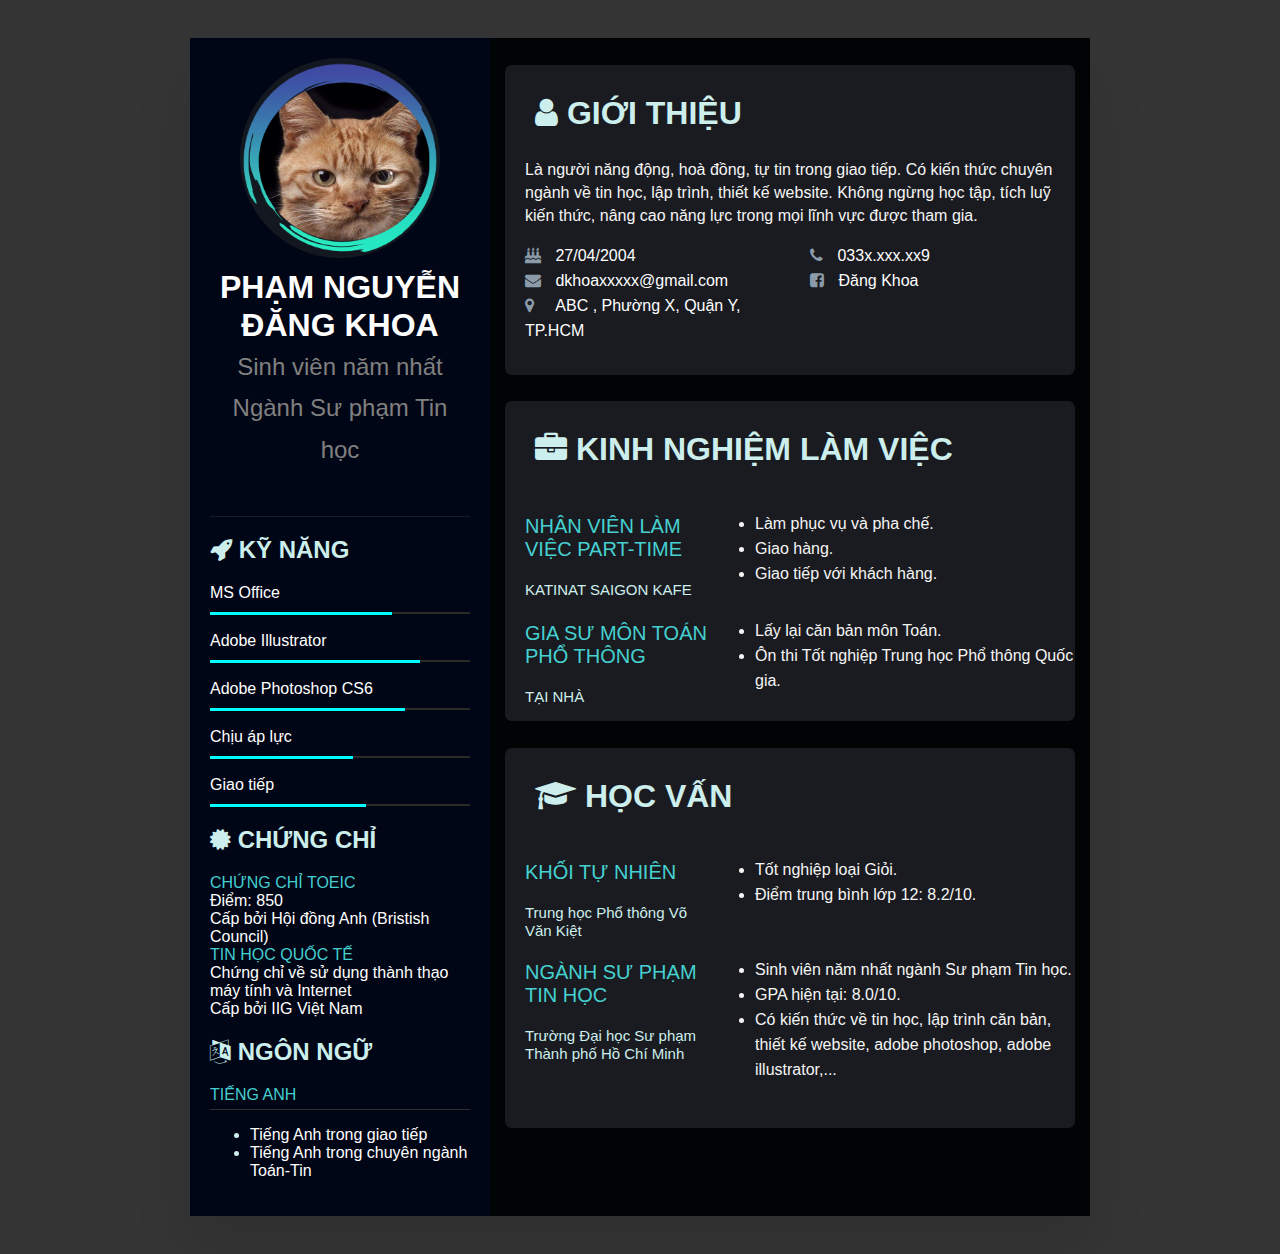
==== index.html @ f89db1c1 "First commit" ====
<!DOCTYPE html>
<html lang="en">
<head>
    <meta charset="UTF-8">
    <meta http-equiv="X-UA-Compatible" content="IE=edge">
    <meta name="viewport" content="width=device-width, initial-scale=1.0">
    <link rel="stylesheet" href="style.css">
    <link rel="stylesheet" href="https://cdnjs.cloudflare.com/ajax/libs/font-awesome/4.7.0/css/font-awesome.css" integrity="sha512-5A8nwdMOWrSz20fDsjczgUidUBR8liPYU+WymTZP1lmY9G6Oc7HlZv156XqnsgNUzTyMefFTcsFH/tnJE/+xBg==" crossorigin="anonymous" referrerpolicy="no-referrer" />
    <title>CV của Đăng Khoa </title>
</head>
<body> 
    <div class="container">
        <div class="left">
            <div class="profile">
                <div class="img">
                    <img src="avt.png" alt="Profile Avatar">
                </div>
                <h2 style="font-family:'Gill Sans', 'Gill Sans MT', Calibri, 'Trebuchet MS', sans-serif">Phạm Nguyễn Đăng Khoa<br>
                    <span>Sinh viên năm nhất</span>
                    <br>
                    <span>Ngành Sư phạm Tin học</span>
                </h2>
            </div>
            <div class="skill">
                <h2><i class="fa fa-rocket" aria-hidden="true"></i> KỸ NĂNG</h2>
                <div class="skills">
                    <span class="text">MS Office</span>
                    <span class="percent">
                        <div style="width : 70%;"></div>
                    </span>
                    <br>
                    <span class="text">Adobe Illustrator</span>
                    <span class="percent">
                        <div style="width : 80.75%;"></div>
                    </span>
                    <br>
                    <span class="text">Adobe Photoshop CS6</span>
                    <span class="percent">
                        <div style="width : 75%;"></div>
                    </span>
                    <br>
                    <span class="text">Chịu áp lực</span>
                    <span class="percent">
                        <div style="width : 55%;"></div>
                    </span>
                    <br>
                    <span class="text">Giao tiếp</span>
                    <span class="percent">
                        <div style="width : 60%;"></div>
                    </span>
                </div>
            </div>
            <div class="certificate">
                <h2><i class="fa fa-certificate" aria-hidden="true"></i> CHỨNG CHỈ</h2>
                <div class="certificates">
                    <span class="text1">CHỨNG CHỈ TOEIC</span>
                    <br>
                    <span class="text2">Điểm: 850</span>
                    <br>
                    <span class="text2">Cấp bởi Hội đồng Anh (Bristish Council)</span>
                    <br>
                    <span class="text1">TIN HỌC QUỐC TẾ</span>
                    <br>
                    <span class="text2">Chứng chỉ về sử dụng thành thạo máy tính và Internet</span>
                    <br>
                    <span class="text2">Cấp bởi IIG Việt Nam</span>
                </div>
            </div>
            <div class="lang">
                <h2><i class="fa fa-language" aria-hidden="true"></i> NGÔN NGỮ</h2>
                <div class="langs">
                    <span class="text1">TIẾNG ANH</span>
                    <span class="percent">
                        <div style="width:100%"></div>
                    </span>
                    <ul>
                        <li><span class="text2">Tiếng Anh trong giao tiếp</span></li>
                        <li><span class="text2">Tiếng Anh trong chuyên ngành Toán-Tin</span></li>
                    </ul>
                </div>
            </div>
        </div>
        <div class="right">
            <div class="info">
                <h2><i class="fa fa-user" aria-hidden="true"></i> GIỚI THIỆU</h2>
                <p>Là người năng động, hoà đồng, tự tin trong giao
                    tiếp. Có kiến thức chuyên ngành về tin học, lập trình, thiết kế website.
                    Không ngừng học tập, tích luỹ kiến thức, nâng cao năng lực trong mọi lĩnh
                    vực được tham gia.</p>
                <div class="contact">
                    <div class="contact1">
                        <span class="icon"><i class="fa fa-birthday-cake" aria-hidden="true"></i></span>
                        <span class="text">27/04/2004</span>
                        <br>
                        <span class="icon"><i class="fa fa-envelope" aria-hidden="true"></i></span>
                        <span class="text">dkhoaxxxxx@gmail.com</span>
                        <br>
                        <span class="icon1"><i class="fa fa-map-marker" aria-hidden="true"></i></span>
                        <span class="text">ABC , Phường X, Quận Y, TP.HCM</span>
                    </div>
                    <div class="contact2">
                        <span class="icon"><i class="fa fa-phone" aria-hidden="true"></i></span>
                        <span class="text">033x.xxx.xx9</span>
                        <br>
                        <span class="icon"><i class="fa fa-facebook-square" aria-hidden="true"></i></span>
                        <a href="https://www.facebook.com/dagkhore.274/" target="_blank" style="color:white">Đăng Khoa</a>
                    </div>                   
                </div>
            </div>
            <div class="exp">
                <h2><i class="fa fa-briefcase" aria-hidden="true"></i> KINH NGHIỆM LÀM VIỆC</h2>
                <div class="exp1">
                    <div class="job1">
                        <p>NHÂN VIÊN LÀM VIỆC PART-TIME</p>
                        <span>KATINAT SAIGON KAFE</span>
                    </div>
                    <div class="text1">
                        <ul style="color:whitesmoke">
                            <li>Làm phục vụ và pha chế.</li>
                            <li>Giao hàng.</li>
                            <li>Giao tiếp với khách hàng.</li>
                        </ul>
                    </div>
                </div>
                <div class="exp2">
                    <div class="job2">
                        <p>GIA SƯ MÔN TOÁN PHỔ THÔNG</p>
                        <span>TẠI NHÀ</span>
                    </div>
                    <div class="text2">
                        <ul style="color:whitesmoke">
                            <li>Lấy lại căn bản môn Toán.</li>
                            <li>Ôn thi Tốt nghiệp Trung học Phổ thông Quốc gia.</li>
                        </ul>
                    </div>
                </div>
            </div>
            <div class="study">
                <h2><i class="fa fa-graduation-cap" aria-hidden="true"></i> HỌC VẤN</h2>
                <div class="highschool">
                    <div class="hs">
                        <p>KHỐI TỰ NHIÊN</p>
                        <span>Trung học Phổ thông Võ Văn Kiệt</span>
                    </div>
                    <div class="text1">
                        <ul style="color:whitesmoke">
                            <li>Tốt nghiệp loại Giỏi.</li>
                            <li>Điểm trung bình lớp 12: 8.2/10.</li>
                        </ul>
                    </div>
                </div>
                <div class="university">
                    <div class="u">
                        <p>NGÀNH SƯ PHẠM TIN HỌC</p>
                        <span>Trường Đại học Sư phạm Thành phố Hồ Chí Minh</span>
                    </div>
                    <div class="text2">
                        <ul style="color:whitesmoke">
                            <li>Sinh viên năm nhất ngành Sư phạm Tin học.</li>
                            <li>GPA hiện tại: 8.0/10.</li>
                            <li>Có kiến thức về tin học, lập trình căn bản, thiết kế website, adobe photoshop, adobe illustrator,...</li>
                        </ul>
                    </div>
                </div>
            </div>
        </div>
    </div>
</body>
</html>
---- style.css ----
body{
    background: rgba(0, 0, 0, 0.792);
    display:flex;
    justify-content:center;
    align-items:center ;
    min-height: 100vh;
}
.container {
    position: relative;
    width: 100%;
    background: #fff;
    max-width: 900px;
    min-height: 100px;
    margin: 30px;
    display: grid;
    grid-template-columns: 1fr 2fr;
    box-shadow: 0 35px 55px rgba(0,0,0,0.1);
    font-family:'Gill Sans', 'Gill Sans MT', Calibri, 'Trebuchet MS', sans-serif;
}
.container .left {
    position: relative;
    background:#010616  ;
    padding: 20px;
    font-family:'Gill Sans', 'Gill Sans MT', Calibri, 'Trebuchet MS', sans-serif;
}
.profile {
    position: relative;
    display: flex;
    flex-direction: column;
    align-items: center;
    padding-bottom: 20px;
    border-bottom: 1px solid rgba(41, 40, 48, 0.645);
    font-family:'Gill Sans', 'Gill Sans MT', Calibri, 'Trebuchet MS', sans-serif;
}
.profile .img {
    position: relative;
    width: 200px;
    height: 200px;
    border-radius: 50%;
    overflow: hidden;
}
.profile .img img {
    position: relative;
    top: 0;
    left: 0;
    width: 100%;
    height: 100%;
    object-fit: cover;
}
.profile h2 {
    color: #fff;
    font-size: 2em;
    margin-top: 10px;
    text-transform: uppercase;
    text-align: center;
    font-weight: 600;
    line-height: 1.2em ;
    font-family:'Gill Sans', 'Gill Sans MT', Calibri, 'Trebuchet MS', sans-serif;
}
.profile h2 span {
    font-size: 0.75em;
    font-weight:300 ;
    color: grey;
    text-transform: none;
}
.skill {
    font-size: 1em;
    font-weight: 90;
    color: rgb(204, 238, 236);
    text-align: left;
    font-family:'Gill Sans', 'Gill Sans MT', Calibri, 'Trebuchet MS', sans-serif;
}
.skill .skills .text {
    font-size: 1em;
    font-weight:300;
    color: #fff;
    text-transform: none;
    text-align: left;
}
.skill .skills .percent {
    position: relative;
    width: 100%;
    height: 2px;
    background:rgb(44, 41, 41);
    display: block;
    margin-top: 10px;
}
.skill .skills .percent div {
    position: absolute;
    top: 0;
    left: 0;
    height: 150%;
    background: cyan;
}
.certificate {
    font-size: 1em;
    font-weight: 90;
    color: rgb(204, 238, 236);
    text-align: left;
    font-family:'Gill Sans', 'Gill Sans MT', Calibri, 'Trebuchet MS', sans-serif;
}
.certificate .certificates .text1 {
    font-size: 1em;
    font-weight:300;
    color: rgba(75, 228, 228, 0.907);
    text-transform: none;
    text-align: left;
}
.certificate .certificates .text2 {
    font-size: 1em;
    font-weight:300;
    color: white;
    text-transform: none;
    text-align: left;
}
.lang {
    font-size: 1em;
    font-weight: 90;
    color: rgb(204, 238, 236);
    text-align: left;
    font-family:'Gill Sans', 'Gill Sans MT', Calibri, 'Trebuchet MS', sans-serif;
}
.lang .langs .text1 {
    font-size: 1em;
    font-weight:300;
    color: rgba(75, 228, 228, 0.907);
    text-transform: none;
    text-align: center;
}
.lang .langs .percent div {
    position: relative;
    width: 100%;
    height: 1px;
    background:rgba(54, 50, 50, 0.891);
    display: block;
    margin-top: 5px;
    margin-bottom: 5px;
}
.lang .langs .text2 {
    font-size: 1em;
    font-weight:300;
    color: white;
    text-transform: none;
    text-align: center;
}
.container .right {
    position: relative;
    background:hsl(192, 100%, 1%) ;
    padding-top: 0px;
    padding-left: 15px;
    padding-right: 15px;
}
.container .right .info {
    font-size: 1em;
    background: rgba(41, 40, 48, 0.645);
    color: white;
    text-align: left;
    border-radius: 7px;
    min-height:310px;
    font-family:'Gill Sans', 'Gill Sans MT', Calibri, 'Trebuchet MS', sans-serif;
}
.container .right .info h2 {
    font-size: 2em;
    font-weight:600;
    color: rgb(204, 238, 236);
    text-align:left;
    padding-left: 30px;
    padding-top: 30px;
}
.container .right .info p {
    font-size: 1em;
    color: whitesmoke;
    text-align:left;
    line-height: 23px;
    padding-left: 20px;
    padding-right: 10px;
    font-family:'Segoe UI', Tahoma, Geneva, Verdana, sans-serif;
}
.container .right .info .contact {
    position: relative;
    width: 100%;
    max-width: 900px;
    min-height: 100px;
    margin-top: 10px;
    margin-left: 20px;
    margin-right: 20px;
    display: grid;
    grid-template-columns: 2fr 2fr;
    font-family:'Gill Sans', 'Gill Sans MT', Calibri, 'Trebuchet MS', sans-serif;
}
.container .right .info .contact .contact1 {
    line-height: 25px;
    margin-right: 20px;
}
.container .right .info .contact .contact2 {
    margin-left: 0px;
    line-height: 25px;
}
.container .right .info .contact .icon {
    margin-right: 10px;
    color: rgb(139, 155, 170);
}
.container .right .info .contact .icon1 {
    margin-right: 17.75px;
    color: rgb(139, 155, 170);
}
.container .right .exp {
    font-size: 1em;
    background: rgba(41, 40, 48, 0.645);
    color: white;
    text-align: left;
    border-radius: 7px;
    min-height:320px;
    font-family:'Gill Sans', 'Gill Sans MT', Calibri, 'Trebuchet MS', sans-serif;
}
.container .right .exp h2 {
    font-size: 2em;
    font-weight:600;
    color: rgb(204, 238, 236);
    text-align:left;
    padding-left: 30px;
    padding-top: 30px;
}
.container .right .exp .exp1 {
    position: relative;
    width: 100%;
    max-width: 900px;
    min-height: 100px;
    margin-left: 20px;
    margin-right: 20px;
    display: grid;
    grid-template-columns: 1fr 2fr;
    font-family:'Gill Sans', 'Gill Sans MT', Calibri, 'Trebuchet MS', sans-serif;
}
.container .right .exp .exp2 {
    position: relative;
    width: 100%;
    max-width: 900px;
    min-height: 100px;
    margin-left: 20px;
    margin-right: 20px;
    display: grid;
    grid-template-columns: 1fr 2fr;
    font-family:'Gill Sans', 'Gill Sans MT', Calibri, 'Trebuchet MS', sans-serif;
}
.container .right .exp .exp1 .job1 p {
    font-family:Arial, Helvetica, sans-serif;
    font-size: 20px;
    color: rgba(75, 228, 228, 0.907);
}
.container .right .exp .exp1 .job1 span {
    font-family:Arial, Helvetica, sans-serif;
    font-size: 15px;
    color: rgb(204, 238, 236);
}
.container .right .exp .exp1 .text1 {
    margin-left: 0px;
    line-height: 25px;
}
.container .right .exp .exp2 .job2 p {
    font-family:Arial, Helvetica, sans-serif;
    font-size: 20px;
    color: rgba(75, 228, 228, 0.907);
}
.container .right .exp .exp2 .job2 span {
    font-family:Arial, Helvetica, sans-serif;
    font-size: 15px;
    color: rgb(204, 238, 236);
}
.container .right .exp .exp2 .text2 {
    margin-right: 15px;
    line-height: 25px;
}
.container .right .study {
    font-size: 1em;
    background: rgba(41, 40, 48, 0.645);
    color: white;
    text-align: left;
    border-radius: 7px;
    min-height:380px;
    font-family:'Gill Sans', 'Gill Sans MT', Calibri, 'Trebuchet MS', sans-serif;
}
.container .right .study h2 {
    font-size: 2em;
    font-weight:600;
    color: rgb(204, 238, 236);
    text-align:left;
    padding-left: 30px;
    padding-top: 30px;
}
.container .right .study .highschool {
    position: relative;
    width: 100%;
    max-width: 900px;
    min-height: 100px;
    margin-left: 20px;
    margin-right: 20px;
    display: grid;
    grid-template-columns: 1fr 2fr;
    font-family:'Gill Sans', 'Gill Sans MT', Calibri, 'Trebuchet MS', sans-serif;
}
.container .right .study .university {
    position: relative;
    width: 100%;
    max-width: 900px;
    min-height: 100px;
    margin-left: 20px;
    margin-right: 20px;
    display: grid;
    grid-template-columns: 1fr 2fr;
    font-family:'Gill Sans', 'Gill Sans MT', Calibri, 'Trebuchet MS', sans-serif;
}
.container .right .study .hs p {
    font-family:Arial, Helvetica, sans-serif;
    font-size: 20px;
    color: rgba(75, 228, 228, 0.907);
}
.container .right .study .hs span {
    font-family:Arial, Helvetica, sans-serif;
    font-size: 15px;
    color: rgb(204, 238, 236);
}
.container .right .study .text1 {
    margin-right: 20px;
    line-height: 25px;
}
.container .right .study .u p {
    font-family:Arial, Helvetica, sans-serif;
    font-size: 20px;
    color: rgba(75, 228, 228, 0.907);
}
.container .right .study .u span {
    font-family:Arial, Helvetica, sans-serif;
    font-size: 15px;
    color: rgb(204, 238, 236);
}
.container .right .study .text2 {
    margin-right: 20px;
    line-height: 25px;
}
.container .right .info .contact .contact2 a {
    text-decoration:none;
}
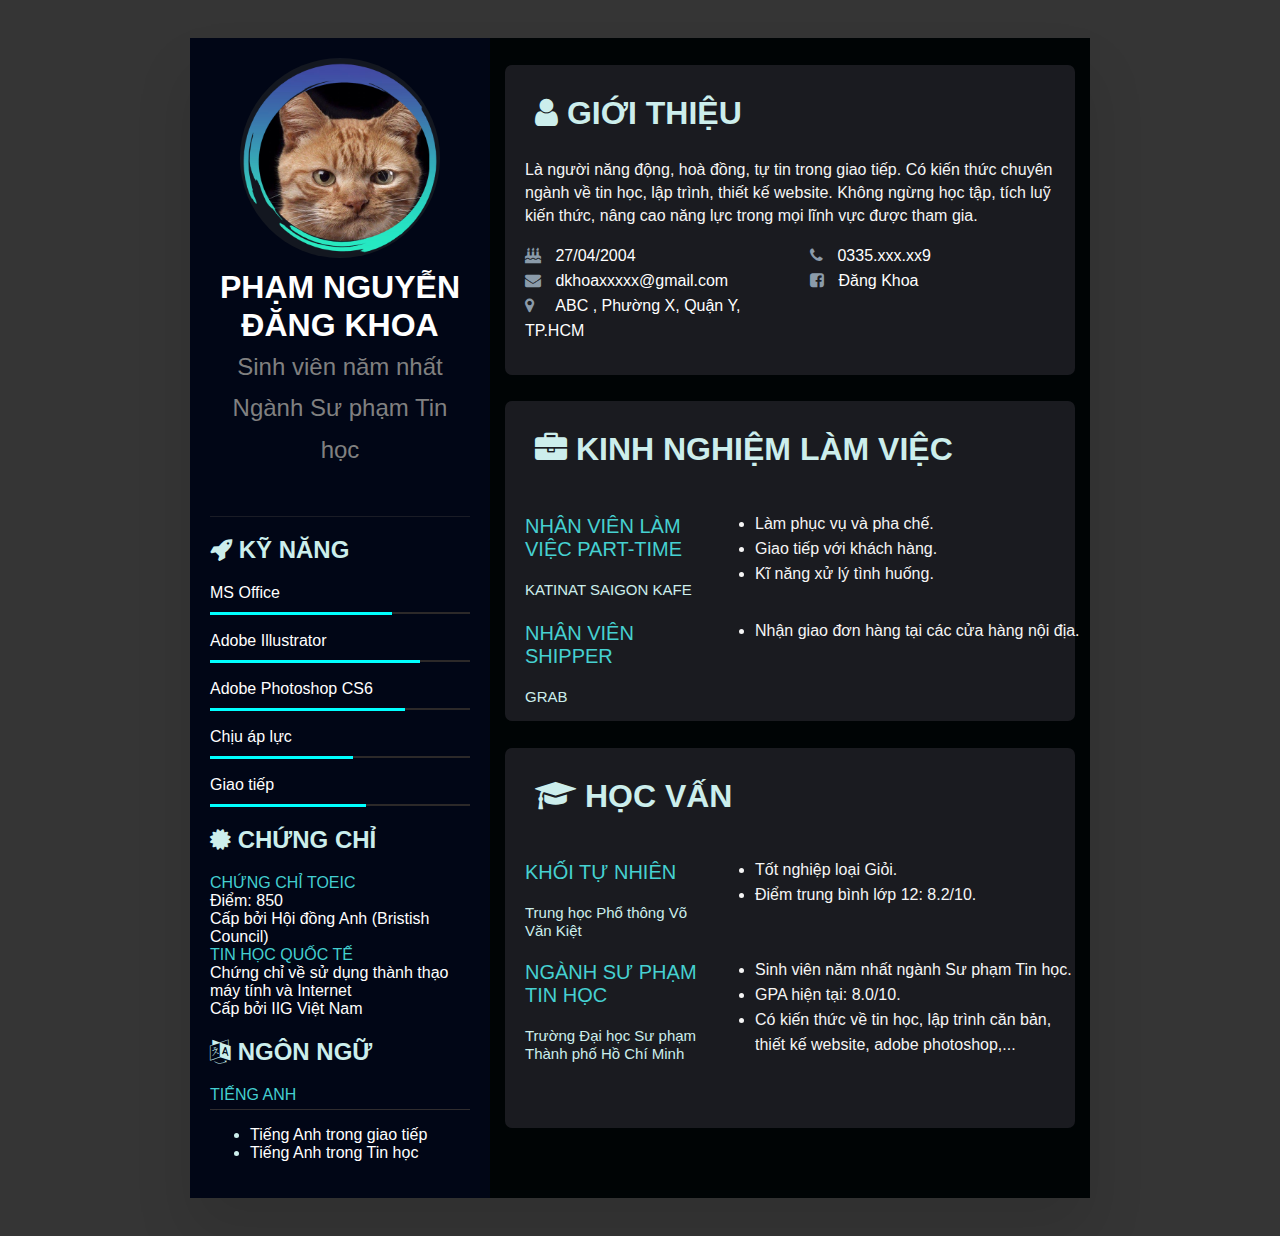
==== commit 5da2514d: "Add files via upload" ====
--- a/index.html
+++ b/index.html
@@ -1,6 +1,7 @@
 <!DOCTYPE html>
 <html lang="en">
 <head>
+    <link rel="icon" href="avt_2.png" type="x-icon">
     <meta charset="UTF-8">
     <meta http-equiv="X-UA-Compatible" content="IE=edge">
     <meta name="viewport" content="width=device-width, initial-scale=1.0">
@@ -75,7 +76,7 @@
                     </span>
                     <ul>
                         <li><span class="text2">Tiếng Anh trong giao tiếp</span></li>
-                        <li><span class="text2">Tiếng Anh trong chuyên ngành Toán-Tin</span></li>
+                        <li><span class="text2">Tiếng Anh trong Tin học</span></li>
                     </ul>
                 </div>
             </div>
@@ -100,7 +101,7 @@
                     </div>
                     <div class="contact2">
                         <span class="icon"><i class="fa fa-phone" aria-hidden="true"></i></span>
-                        <span class="text">033x.xxx.xx9</span>
+                        <span class="text">0335.xxx.xx9</span>
                         <br>
                         <span class="icon"><i class="fa fa-facebook-square" aria-hidden="true"></i></span>
                         <a href="https://www.facebook.com/dagkhore.274/" target="_blank" style="color:white">Đăng Khoa</a>
@@ -117,20 +118,19 @@
                     <div class="text1">
                         <ul style="color:whitesmoke">
                             <li>Làm phục vụ và pha chế.</li>
-                            <li>Giao hàng.</li>
                             <li>Giao tiếp với khách hàng.</li>
+                            <li>Kĩ năng xử lý tình huống.</li>
                         </ul>
                     </div>
                 </div>
                 <div class="exp2">
                     <div class="job2">
-                        <p>GIA SƯ MÔN TOÁN PHỔ THÔNG</p>
-                        <span>TẠI NHÀ</span>
+                        <p>NHÂN VIÊN SHIPPER</p>
+                        <span>GRAB</span>
                     </div>
                     <div class="text2">
                         <ul style="color:whitesmoke">
-                            <li>Lấy lại căn bản môn Toán.</li>
-                            <li>Ôn thi Tốt nghiệp Trung học Phổ thông Quốc gia.</li>
+                            <li>Nhận giao đơn hàng tại các cửa hàng nội địa.</li>
                         </ul>
                     </div>
                 </div>
@@ -158,7 +158,7 @@
                         <ul style="color:whitesmoke">
                             <li>Sinh viên năm nhất ngành Sư phạm Tin học.</li>
                             <li>GPA hiện tại: 8.0/10.</li>
-                            <li>Có kiến thức về tin học, lập trình căn bản, thiết kế website, adobe photoshop, adobe illustrator,...</li>
+                            <li>Có kiến thức về tin học, lập trình căn bản, thiết kế website, adobe photoshop,...</li>
                         </ul>
                     </div>
                 </div>
@@ -166,4 +166,4 @@
         </div>
     </div>
 </body>
-</html>
+</html>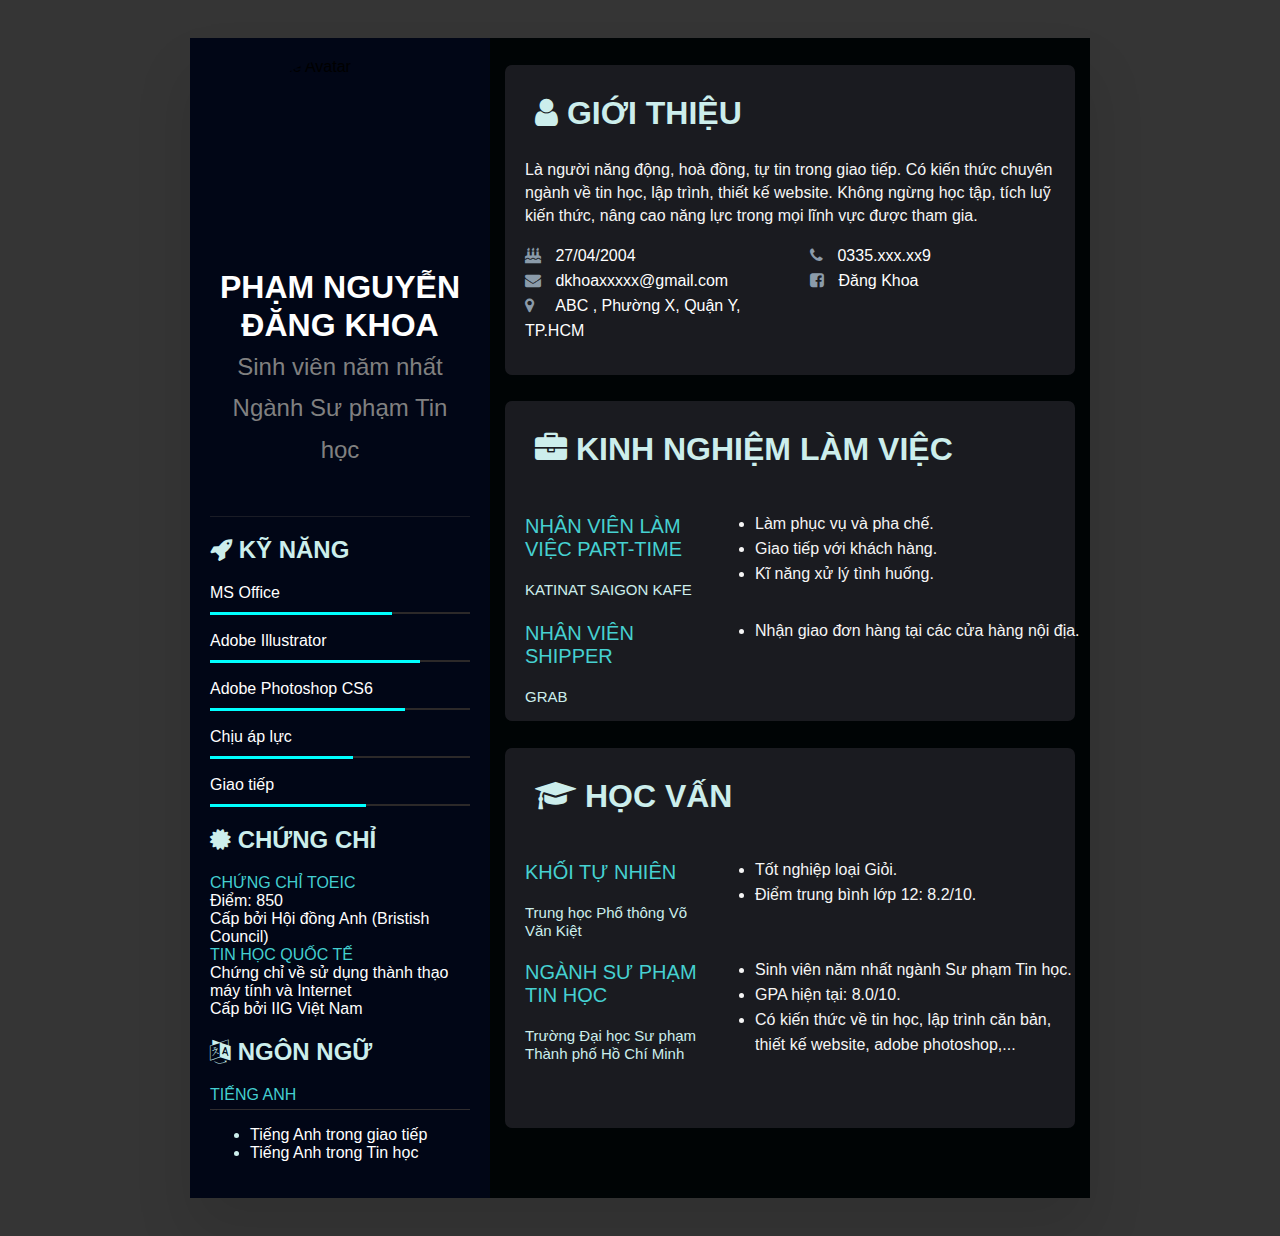
==== commit 3433d7c4: "First commit" ====
--- a/index.html
+++ b/index.html
@@ -7,7 +7,7 @@
     <meta name="viewport" content="width=device-width, initial-scale=1.0">
     <link rel="stylesheet" href="style.css">
     <link rel="stylesheet" href="https://cdnjs.cloudflare.com/ajax/libs/font-awesome/4.7.0/css/font-awesome.css" integrity="sha512-5A8nwdMOWrSz20fDsjczgUidUBR8liPYU+WymTZP1lmY9G6Oc7HlZv156XqnsgNUzTyMefFTcsFH/tnJE/+xBg==" crossorigin="anonymous" referrerpolicy="no-referrer" />
-    <title>CV của Đăng Khoa </title>
+    <title>My CV</title>
 </head>
 <body> 
     <div class="container">
@@ -166,4 +166,4 @@
         </div>
     </div>
 </body>
-</html>+</html>
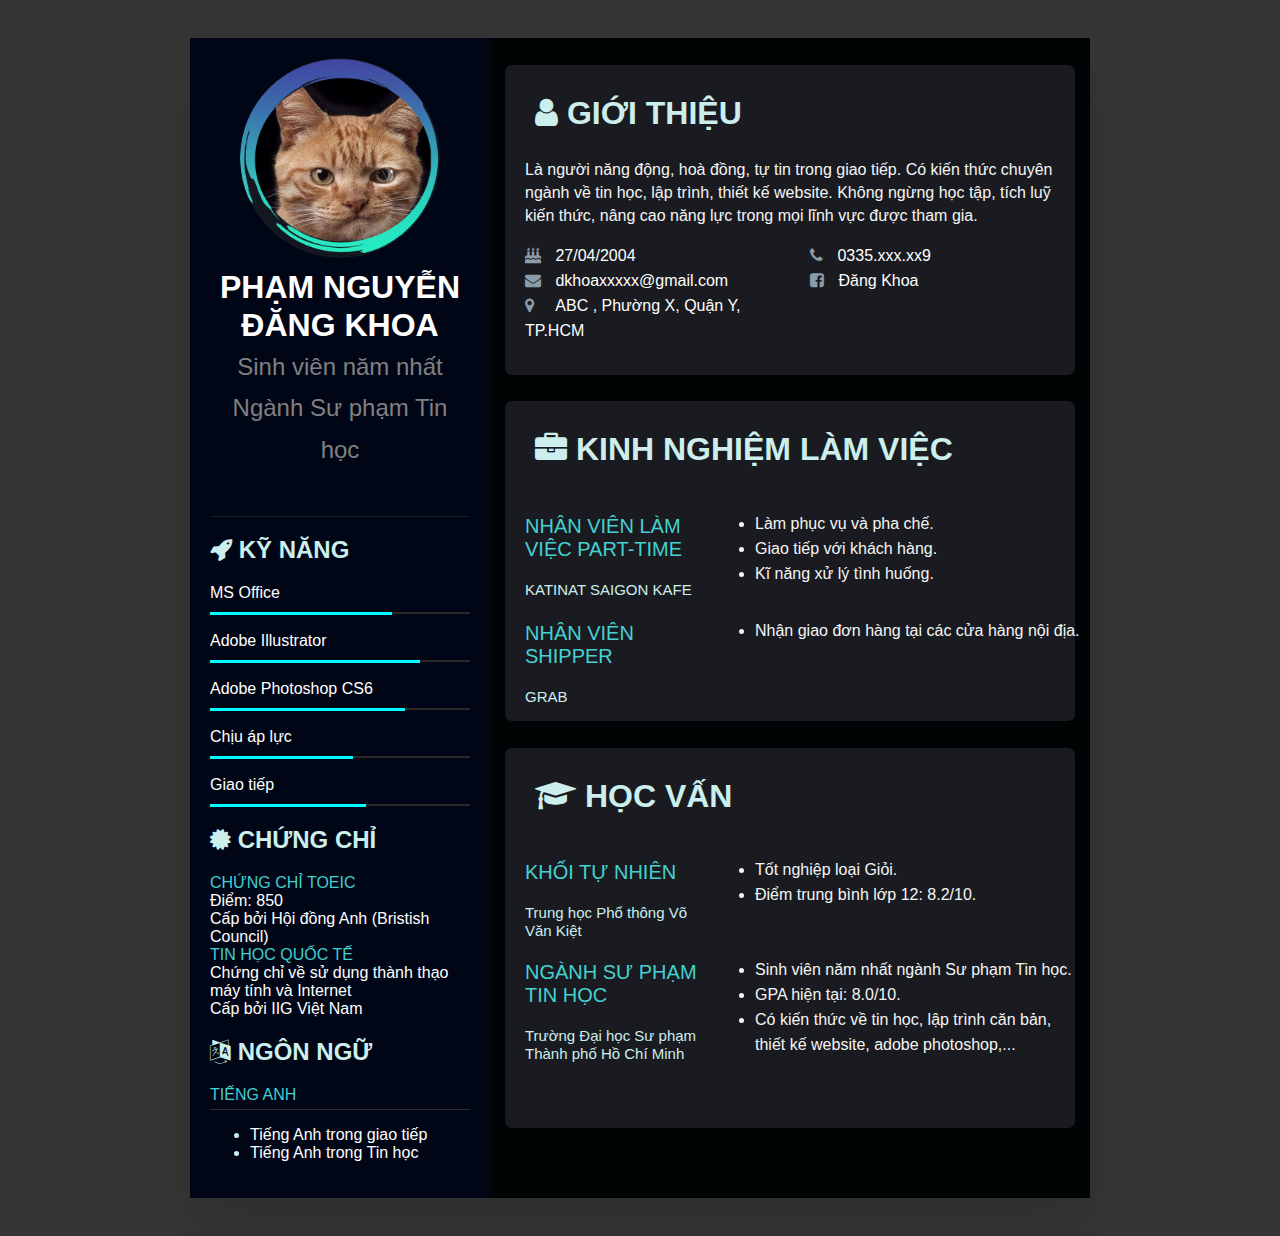
==== commit 0d6506bc: "First commit" ====
--- a/index.html
+++ b/index.html
@@ -14,7 +14,7 @@
         <div class="left">
             <div class="profile">
                 <div class="img">
-                    <img src="avt.png" alt="Profile Avatar">
+                    <img src="avt_2.png" alt="Profile Avatar">
                 </div>
                 <h2 style="font-family:'Gill Sans', 'Gill Sans MT', Calibri, 'Trebuchet MS', sans-serif">Phạm Nguyễn Đăng Khoa<br>
                     <span>Sinh viên năm nhất</span>
